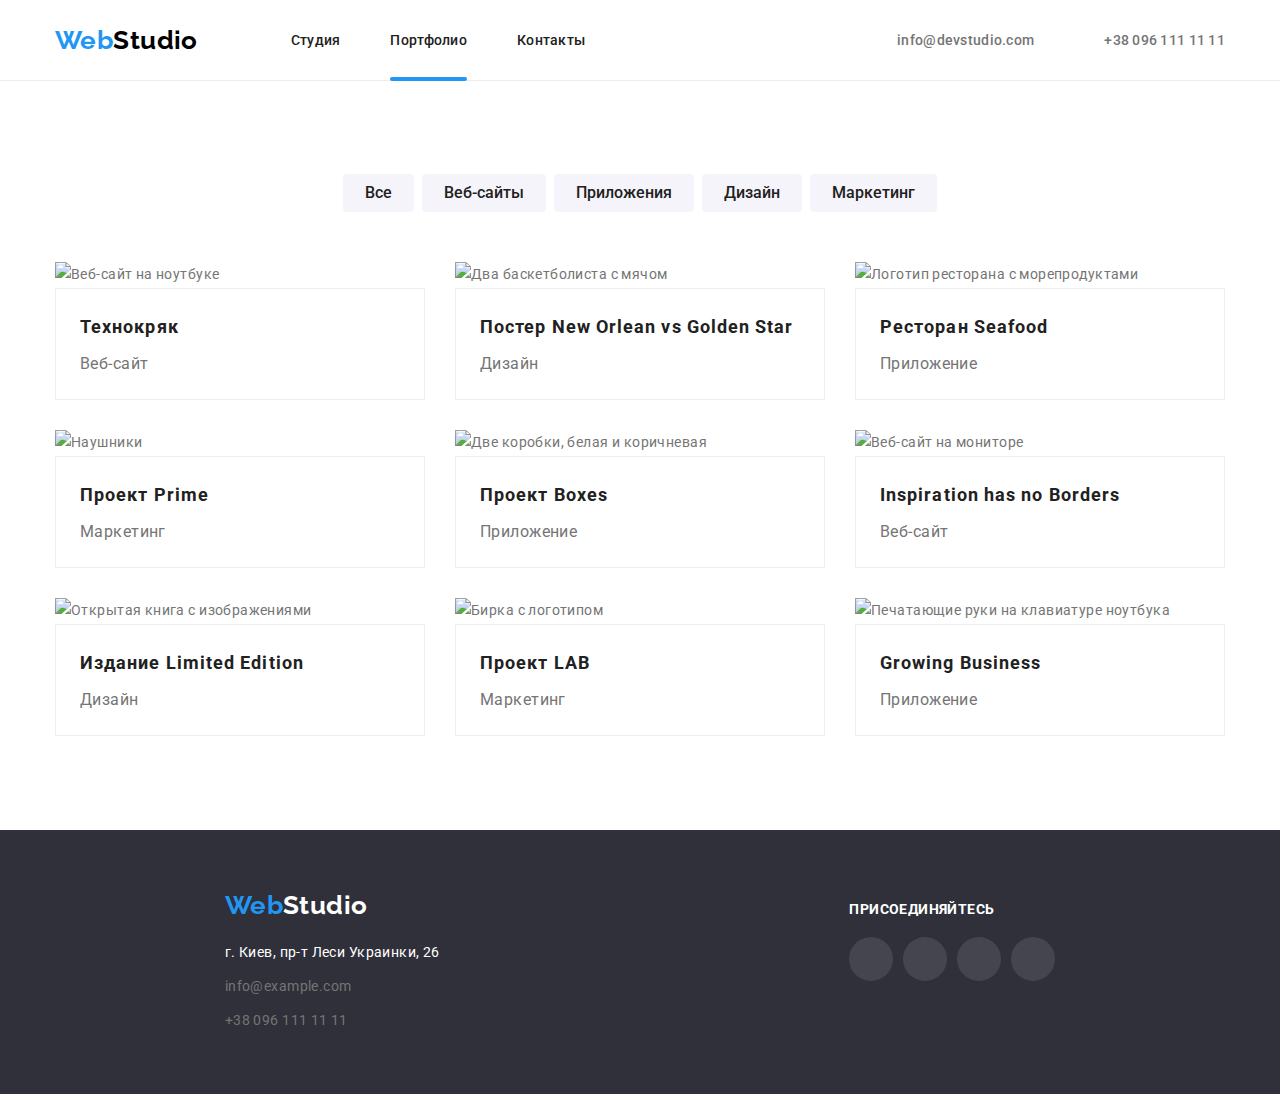
==== portfolio.html @ ec0b892d "checkbox" ====
<!DOCTYPE html>
<html lang="ru">

<head>
    <meta charset="UTF-8">
    <meta http-equiv="X-UA-Compatible" content="IE=edge">
    <meta name="viewport" content="width=device-width, initial-scale=1.0">
    <title>Портфолио</title>
    <link rel="preconnect" href="https://fonts.gstatic.com">
    <link href="https://fonts.googleapis.com/css2?family=Raleway:wght@700&family=Roboto:wght@400;500;700;900&display=swap" rel="stylesheet">
    <link rel="stylesheet" href="https://cdnjs.cloudflare.com/ajax/libs/modern-normalize/1.0.0/modern-normalize.min.css">
    <link rel="stylesheet" href="./css/styles.css">
</head>

<body>
    <!-- Шапка -->
    <header class="page-header">
        <div class="container site-navigation">
            <!-- Навигация -->
            <nav class="navigation">
                <!-- Логотип -->
                <a href="./index.html" class="logo link" lang="en">Web<span class="logo-part-dark">Studio</span></a>

                <ul class="list nav-list">
                    <li class="nav-item"><a href="./index.html" class="link nav-paragraph">Студия</a></li>
                    <li class="nav-item portfolio"><a href="./portfolio.html" class="link nav-paragraph portfolio-link">Портфолио</a></li>
                    <li class="nav-item"><a href="#adress" class="link nav-paragraph">Контакты</a></li>
                </ul>
            </nav>

            <ul class="list contacts-list">
                <li class="contacts-item">
                    <a href="mailto:info@devstudio.com" class="link contacts">
                        <svg class="contact-icons" width="16" height="12">
                            <use href="./images/icons.svg#icon-envelope"></use>
                        </svg>
                        info@devstudio.com
                    </a>
                </li>
                <li class="contacts-item">
                    <a href="tel:+380961111111" class="link contacts">
                        <svg class="contact-icons" width="10" height="16">
                            <use href="./images/icons.svg#icon-smartphone"></use>
                        </svg>
                        +38 096 111 11 11
                    </a>
                </li>
            </ul>
        </div>
    </header>


    <main>
        <!-- Секция проектов -->
        <Section class="section">
            <div class="container">
                <h1 class="hide-title">Наши проекты</h1>
                <ul class="list filter-list">
                    <li class="filter-item"><button type="button" class="filter">Все</button></li>
                    <li class="filter-item"><button type="button" class="filter">Веб-сайты</button></li>
                    <li class="filter-item"><button type="button" class="filter">Приложения</button></li>
                    <li class="filter-item"><button type="button" class="filter">Дизайн</button></li>
                    <li class="filter-item"><button type="button" class="filter">Маркетинг</button></li>
                </ul>

                <ul class="list card-list">
                    <li class="card-item">
                        <a href="#" class="link card-link">
                            <div class="card-container">
                                <div class="card-description">
                                    <img class="foto" src="./images/portfolio/technokryak.jpg" alt="Веб-сайт на ноутбуке" width="370" />
                                    <div class="description">
                                        <p class="text-description">
                                            Технокряк это современная площадка распространения коронавируса. Компании используют эту
                                            платформу для цифрового шпионажа и атак на защищённые сервера конкурентов.
                                        </p>
                                    </div>
                                </div>
                                <div class="card-text">
                                    <h2 class="project-name">Технокряк</h2>
                                    <p class="project-option">Веб-сайт</p>
                                </div>
                            </div>
                        </a>
                    </li>
                    <li class="card-item">
                        <a href="#" class="link card-link">
                            <div class="card-container">
                                <div class="card-description">
                                    <img class="foto" src="./images/portfolio/poster.jpg" alt="Два баскетболиста с мячом" width="370" />
                                    <div class="description">
                                        <p class="text-description">
                                            Задизайнили баскетбольный матч. Ну, и их сайт тоже.
                                        </p>
                                    </div>
                                </div>
                                <div class="card-text">
                                    <h2 class="project-name">Постер New Orlean vs Golden Star</h2>
                                    <p class="project-option">Дизайн</p>
                                </div>
                            </div>
                        </a>
                    </li>
                    <li class="card-item">
                        <a href="#" class="link card-link">
                            <div class="card-container">
                                <div class="card-description">
                                    <img class="foto" src="./images/portfolio/restaurant-seafood.jpg" alt="Логотип ресторана с морепродуктами" width="370" />
                                    <div class="description">
                                        <p class="text-description">
                                            Суши. Любите суши? Нет? Мы тоже нет. Но приложение скачайте. Мы старались.
                                        </p>
                                    </div>
                                </div>
                                <div class="card-text">
                                    <h2 class="project-name">Ресторан Seafood</h2>
                                    <p class="project-option">Приложение</p>
                                </div>
                            </div>
                        </a>
                    </li>
                    <li class="card-item">
                        <a href="#" class="link card-link">
                            <div class="card-container">
                                <div class="card-description">
                                    <img class="foto" src="./images/portfolio/project-prime.jpg" alt="Наушники" width="370" />
                                    <div class="description">
                                        <p class="text-description">
                                            Продаем наушники, музыку, звук, уши. Купите что-нибудь, пожалуйста!
                                        </p>
                                    </div>
                                </div>
                                <div class="card-text">
                                    <h2 class="project-name">Проект Prime</h2>
                                    <p class="project-option">Маркетинг</p>
                                </div>
                            </div>
                        </a>
                    </li>
                    <li class="card-item">
                        <a href="#" class="link card-link">
                            <div class="card-container">
                                <div class="card-description">
                                    <img class="foto" src="./images/portfolio/project-boxes.jpg" alt="Две коробки, белая и коричневая" width="370" />
                                    <div class="description">
                                        <p class="text-description">
                                            Сортируем информацию по коробкам. Помогает при переезде. Также предлагаем услуги виртуальных грузчиков. Качайте наше приложение!
                                        </p>
                                    </div>
                                </div>
                                <div class="card-text">
                                    <h2 class="project-name">Проект Boxes</h2>
                                    <p class="project-option">Приложение</p>
                                </div>
                            </div>
                        </a>
                    </li>
                    <li class="card-item">
                        <a href="#" class="link card-link">
                            <div class="card-container">
                                <div class="card-description">
                                    <img class="foto" src="./images/portfolio/inspiration-has-no-borders.jpg" alt="Веб-сайт на мониторе" width="370" />
                                    <div class="description">
                                        <p class="text-description">
                                            Тиндер для художников.
                                        </p>
                                    </div>
                                </div>
                                <div class="card-text">
                                    <h2 class="project-name">Inspiration has no Borders</h2>
                                    <p class="project-option">Веб-сайт</p>
                                </div>
                            </div>
                        </a>
                    </li>
                    <li class="card-item">
                        <a href="#" class="link card-link">
                            <div class="card-container">
                                <div class="card-description">
                                    <img class="foto" src="./images/portfolio/limited-edition.jpg" alt="Открытая книга с изображениями" width="370" />
                                    <div class="description">
                                        <p class="text-description">
                                            Мы еще и печатаем. И печатаемся. Мы - лучшие, обращайтесь.
                                        </p>
                                    </div>
                                </div>
                                <div class="card-text">
                                    <h2 class="project-name">Издание Limited Edition</h2>
                                    <p class="project-option">Дизайн</p>
                                </div>
                            </div>
                        </a>
                    </li>
                    <li class="card-item">
                        <a href="#" class="link card-link">
                            <div class="card-container">
                                <div class="card-description">
                                    <img class="foto" src="./images/portfolio/project-lab.jpg" alt="Бирка с логотипом" width="370" />
                                    <div class="description">
                                        <p class="text-description">
                                            Ребрендинг корпорации Амбрелла. Создаем вирусы с 1968 года. Культивируем зомби с новыми силами.
                                        </p>
                                    </div>
                                </div>
                                <div class="card-text">
                                    <h2 class="project-name">Проект LAB</h2>
                                    <p class="project-option">Маркетинг</p>
                                </div>
                            </div>
                        </a>
                    </li>
                    <li class="card-item">
                        <a href="#" class="link card-link">
                            <div class="card-container">
                                <div class="card-description">
                                    <img class="foto" src="./images/portfolio/growing-business.jpg" alt="Печатающие руки на клавиатуре ноутбука" width="370" />
                                    <div class="description">
                                        <p class="text-description">
                                            Взращиваем бизнес. Поливаем, удобряем, пропалываем. Предлагаем весь пакет услуг по выращиванию бизнесов разных уровней сложности.
                                        </p>
                                    </div>
                                </div>
                                <div class="card-text">
                                    <h2 class="project-name">Growing Business</h2>
                                    <p class="project-option">Приложение</p>
                                </div>
                            </div>
                        </a>
                    </li>
                </ul>
            </div>
        </Section>
    </main>

    <!-- Подвал -->
    <footer class="adress-form">
        <div class="container adress-container">
            <div>
                <!-- Логотип -->
                <a href="./index.html" class="logo link" lang="en">Web<span class="logo-part-light">Studio</span></a>
                <!-- Контактная информация -->
                <ul class="list footer-list">
                    <li class="item-footer">
                        <address id="adress" class="location">г. Киев, пр-т Леси Украинки, 26</address>
                    </li>
                    <li class="item-footer"><a href="mailto:info@example.com" class="link mail-phone">info@example.com</a>
                    </li>
                    <li class="item-footer"><a href="tel:+380961111111" class="link mail-phone">+38 096 111 11 11</a></li>
                </ul>
            </div>
            <!-- ссылки на соц-сети -->
            <div class="our-social-media">
                <h2 class="social-web-title">Присоединяйтесь</h2>
                <ul class="list social-web">
                    <li>
                        <a href="#" class="link social-account our-media">
                            <svg class="social-logo">
                                <use href="./images/icons.svg#icon-instagram"></use>
                            </svg>
                        </a>
                    </li>
                    <li>
                        <a href="#" class="link social-account our-media">
                            <svg class="social-logo">
                                <use href="./images/icons.svg#icon-twitter"></use>
                            </svg>
                        </a>
                    </li>
                    <li>
                        <a href="#" class="link social-account our-media">
                            <svg class="social-logo">
                                <use href="./images/icons.svg#icon-facebook"></use>
                            </svg>
                        </a>
                    </li>
                    <li>
                        <a href="#" class="link social-account our-media">
                            <svg class="social-logo">
                                <use href="./images/icons.svg#icon-linkedin"></use>
                            </svg>
                        </a>
                    </li>
                </ul>
            </div>
        </div>
    </footer>
</body>
</html>
---- css/styles.css ----
:root {
  --primary-text-color: #757575;
  --title-text-color: #212121;
  --accent-text-color: #2196f3;
  --accent-page-color: #2f303a;
  --background-hero: #c4c4c4;
  --icons-color: #afb1b8;
  --white: rgba(255, 255, 255);
  --black: #000000;
  --button-color: #f5f4fa;
  --alpha-text: rgba(255, 255, 255, 0.6);
  --alpha-border: rgba(255, 255, 255, 0.3);
  --social-link-bg: rgba(255, 255, 255, 0.1);
  --border-color: #ececec;
  --button-hover-color: #188ce8;
  --border-card: #eeeeee;
  --color-overlay: rgba(47, 48, 58, 0.8);
  --background: rgba(0, 0, 0, 0.2);
  --close-border: rgba(0, 0, 0, 0.1);
  --input-border: rgba(33, 33, 33, 0.2);
  --color-card-overlay: rgba(33, 150, 243, 0.9);
  --shadow-team-card: 0px 1px 3px rgba(0, 0, 0, 0.12), 0px 1px 1px rgba(0, 0, 0, 0.14),
    0px 2px 1px rgba(0, 0, 0, 0.2);
  --shadow-button: 0px 4px 4px rgba(0, 0, 0, 0.15);
  --shadow-project: 0px 1px 1px rgba(0, 0, 0, 0.12), 0px 4px 4px rgba(0, 0, 0, 0.06),
    1px 4px 6px rgba(0, 0, 0, 0.16);
  --shadow-filter: 0px 3px 1px rgba(0, 0, 0, 0.1), 0px 1px 2px rgba(0, 0, 0, 0.08),
    0px 2px 2px rgba(0, 0, 0, 0.12);
  --modal-shadow: 0px 1px 3px rgba(0, 0, 0, 0.12), 0px 1px 1px rgba(0, 0, 0, 0.14),
    0px 2px 1px rgba(0, 0, 0, 0.2);
  --color-placeholder: rgba(117, 117, 117, 0.5);
}
/* СТИЛИ ДЛЯ ВСЕГО САЙТА */
body {
  color: var(--primary-text-color);
  font-family: Roboto, sans-serif;
  font-style: normal;
  font-weight: 400;
  font-size: 14px;
  line-height: 1.846;
  letter-spacing: 0.03em;
}

.container {
  width: 1200px;
  padding-left: 15px;
  padding-right: 15px;
  margin: 0 auto;
}

.section {
  padding-top: 94px;
  padding-bottom: 94px;
}
/* стили для ссылок */
.link {
  color: inherit;
  text-decoration: none;

  transition: color 250ms cubic-bezier(0.4, 0, 0.2, 1);
}

.link:hover,
.link:focus,
.link:active {
  color: var(--accent-text-color);
}
/* убираем маркировку списков */
.list {
  list-style: none;
  padding: 0;
  margin: 0;
}
/* задаем картинкам свойство блочных элементов */
.foto {
  display: block;
  max-width: 100%;
  height: auto;
}
/* страница студии */
/* шапка */
.page-header {
  background-color: var(--white);
  border-bottom: 1px solid var(--border-color);
}
.site-navigation,
.navigation {
  display: flex;
  align-items: center;
}
/* логотип */
.logo {
  color: var(--accent-text-color);
  font-family: Raleway, sans-serif;
  font-size: 26px;
  font-weight: 700;
  line-height: 1.192;
}

.logo-part-dark {
  color: var(--black);
}

.logo-part-light {
  color: var(--white);
}

/* навигация и контакты */
.nav-list {
  display: flex;
  margin-left: 93px;
}

.nav-list .nav-item + .nav-item {
  margin-left: 50px;
}

.contacts-list {
  display: flex;
  margin-left: auto;
}

.contacts-list .contacts-item + .contacts-item {
  margin-left: 50px;
}

.nav-paragraph,
.contacts {
  font-weight: 500;
  font-size: 14px;
  line-height: 1.142;
  letter-spacing: 0.02em;
}

.nav-paragraph {
  display: block;
  padding-top: 32px;
  padding-bottom: 32px;

  color: var(--title-text-color);
}

.contacts {
  display: flex;
  align-items: center;
  padding-top: 32px;
  padding-bottom: 32px;

  color: var(--primary-text-color);
}

.contact-icons {
  display: flex;
  margin-right: 10px;
  fill: currentColor;
}

/* подчеркиваниеи выделение страницы, на которой находится пользователь */

.studio-link:visited,
.portfolio-link:visited {
  color: var(--accent-text-color);
}

.nav-item {
  position: relative;
}

.studio::after,
.portfolio::after {
  position: absolute;
  bottom: 0;
  margin-bottom: -1px;

  content: '';
  background-color: var(--accent-text-color);
  height: 4px;
  width: 100%;
  border-radius: 2px;
}

/* секция hero */
.hero {
  padding-top: 200px;
  padding-bottom: 200px;

  background-color: var(--background-hero);
  background-image: linear-gradient(to right, rgba(47, 48, 58, 0.4), rgba(47, 48, 58, 0.4)),
    url(../images/background.jpg);
  margin-left: auto;
  margin-right: auto;
  min-height: 600px;
  max-width: 1600px;
  background-repeat: no-repeat;
  background-position: center;
  background-size: cover;
}

.hero-position {
  display: flex;
  flex-direction: column;
  align-items: center;
}

/* заголовок */
.head-title {
  color: var(--white);
  font-weight: 900;
  font-size: 44px;
  line-height: 1.364;
  text-align: center;
  letter-spacing: 0.06em;
  text-transform: uppercase;
  margin-top: 0;
  margin-bottom: 30px;
}

/* центрируем текст */
.section-title {
  text-align: center;
}

/* кнопка "заказать услугу */
.service,
.form-button {
  background-color: var(--accent-text-color);
  color: var(--white);
  font-family: inherit;
  font-weight: 700;
  font-size: 16px;
  line-height: 1.875;
  letter-spacing: 0.06em;
  border: 0;
  border-radius: 4px;
  padding: 10px 32px;
  cursor: pointer;
  box-shadow: none;

  transition: background-color 250ms cubic-bezier(0.4, 0, 0.2, 1),
    box-shadow 250ms cubic-bezier(0.4, 0, 0.2, 1);
}

.service:hover,
.service:focus,
.form-button:hover,
.form-button:focus {
  background-color: var(--button-hover-color);
  box-shadow: var(--shadow-button);
}

/* секция особенности */

/* скрытый заголовок */
.hide-title:not(:focus):not(:active) {
  width: 1px;
  height: 1px;
  margin: -1px;
  border: 0;
  padding: 0;
  white-space: nowrap;
  clip-path: inset(100%);
  clip: rect(0 0 0 0);
  overflow: hidden;
}

.feature-list {
  display: flex;
}

.feature-list .feature-item + .feature-item {
  margin-left: 30px;
}

.feature-bg {
  height: 120px;
  background-color: var(--button-color);
  display: flex;
  align-items: center;
  justify-content: center;
  margin-bottom: 30px;
}

.feature-icon {
  width: 70px;
}

/* цвет выделенного текста*/
.feature-name,
.section-title,
.team-member,
.project-name {
  color: var(--title-text-color);
}

/* заголовки особенностей*/
.feature-name {
  font-weight: 700;
  font-size: 14px;
  line-height: 1.142;
  text-transform: uppercase;
  margin-top: 0;
  margin-bottom: 10px;
}

/* текст особенностей */
.text {
  font-size: 14px;
  line-height: 1.714;
  margin: 0;
}

/* секция скиллов */
.skills-section {
  padding-top: 0;
}

.section-title {
  font-weight: 700;
  font-size: 36px;
  line-height: 1.167;
  margin-top: 0;
  margin-bottom: 50px;
  padding-top: 0;
}

.skills-list {
  display: flex;
  justify-content: space-between;
}

.skill-item {
  position: relative;
}

.our-app {
  position: absolute;
  bottom: 0;
  display: flex;
  justify-content: center;
  align-items: center;
  width: 100%;
  height: 70px;
  background-color: var(--color-overlay);
}

.text-app {
  color: var(--white);
  font-weight: 700;
  font-size: 14px;
  line-height: 1.142;
  letter-spacing: 0.03em;
  text-transform: uppercase;
}

/* секция наша команда*/
.team {
  background-color: var(--button-color);
}

.team-title {
  margin-bottom: 50px;
}

.team-cards {
  display: flex;
  flex-direction: column;
}

.team-list,
.social-web,
.our-clients {
  display: flex;
  justify-content: space-between;
}

.team-card {
  background-color: var(--white);
  box-shadow: var(--shadow-team-card);
  border-radius: 0px 0px 4px 4px;
}

.team-member-card {
  padding: 30px;
}

.profession,
.team-member {
  font-size: 16px;
  line-height: 1.187;
  text-align: center;
}

.team-member {
  font-weight: 500;
  margin-top: 0;
  margin-bottom: 10px;
}

.profession {
  margin-top: 0;
  margin-bottom: 16px;
}

.social-account {
  display: flex;
  justify-content: center;
  height: 44px;
  width: 44px;
  border-radius: 50%;
  color: var(--icons-color);

  transition: background-color 250ms cubic-bezier(0.4, 0, 0.2, 1),
    color 250ms cubic-bezier(0.4, 0, 0.2, 1);
}

.social-logo {
  width: 20px;
  fill: currentColor;
}

.social-account:hover,
.social-account:focus {
  background-color: var(--accent-text-color);
  color: var(--white);
}

/* наши клиенты */

.client {
  display: flex;
  align-items: center;
  justify-content: center;
  border: 1px solid var(--icons-color);
  width: 170px;
  height: 92px;
  color: var(--icons-color);

  transition: border 250ms cubic-bezier(0.4, 0, 0.2, 1), color 250ms cubic-bezier(0.4, 0, 0.2, 1);
}

.client-icon {
  fill: currentColor;
}

.client:hover,
.client:focus {
  border: 1px solid var(--accent-text-color);
  color: var(--accent-text-color);
}

/* подвал */
.adress-form {
  background-color: var(--accent-page-color);
  padding-top: 60px;
  padding-bottom: 60px;
}

.adress-form .logo {
  display: block;
  margin-bottom: 20px;
}

.adress-container {
  display: flex;
  align-items: baseline;
  justify-content: space-around;
}

.item-footer:not(:last-child) {
  margin-bottom: 9px;
}

.location,
.mail-phone {
  font-style: normal;
  font-size: 14px;
  line-height: 1.714;
}

.location {
  color: var(--white);
}

.mail-phone {
  color: var(--alpha);
}

.our-social-media {
  width: 206px;
  margin-left: 70px;
}

.social-web-title,
.mail-title {
  color: var(--white);
  margin-top: 0;
  margin-bottom: 20px;
  font-weight: 700;
  font-size: 14px;
  line-height: 1.142;
  text-transform: uppercase;
}

.our-media {
  background-color: var(--social-link-bg);
  color: var(--white);
}

.our-mail {
  width: 570px;
  margin-left: 93px;
}

.mail-input {
  display: flex;
}

.email-input {
  width: 358px;
  margin-right: 12px;
  border-radius: 4px;
  padding: 15px;

  font-size: 16px;
  line-height: 1.25;

  color: var(--alpha);
  border-color: var(--alpha-border);
  background-color: var(--accent-page-color);
  box-shadow: drop-shadow(0px 4px 4px rgba(0, 0, 0, 0.15));
}

.email-button {
  display: flex;
  justify-content: space-between;
  align-items: center;
  padding: 10px 28px;
  width: 200px;

  font-family: inherit;
  font-weight: 700;
  font-size: 16px;
  line-height: 1.875;
  letter-spacing: 0.06em;

  border-radius: 4px;
  color: var(--white);
  background-color: var(--accent-text-color);
  border: 0;
  box-shadow: none;

  transition: box-shadow 250ms cubic-bezier(0.4, 0, 0.2, 1);
}

.email-button:hover,
.email-button:focus {
  box-shadow: var(--shadow-button);
  cursor: pointer;
}

/* страница портфолио */

/* кнопки */
.filter-list {
  display: flex;
  justify-content: center;
  margin-bottom: 50px;
}

.filter-list .filter-item + .filter-item {
  margin-left: 8px;
}

.filter {
  color: var(--title-text-color);
  background-color: var(--button-color);
  font-family: inherit;
  font-weight: 500;
  font-size: 16px;
  line-height: 1.625;
  text-align: center;
  border: 0;
  border-radius: 4px;
  padding: 6px 22px;
  cursor: pointer;

  transition: background-color 250ms cubic-bezier(0.4, 0, 0.2, 1),
    color 250ms cubic-bezier(0.4, 0, 0.2, 1), box-shadow 250ms cubic-bezier(0.4, 0, 0.2, 1);
}

.filter:hover,
.filter:focus {
  background-color: var(--accent-text-color);
  color: var(--white);
  box-shadow: var(--shadow-filter);
}

.card-list {
  display: flex;
  flex-wrap: wrap;
  margin-left: -30px;
  margin-top: -30px;
}

.card-item {
  flex-basis: calc(100% / 3 - 30px);

  margin-left: 30px;
  margin-top: 30px;
}

.card-container {
  transition: box-shadow 250ms cubic-bezier(0.4, 0, 0.2, 1),
    cursor 250ms cubic-bezier(0.4, 0, 0.2, 1);
}

.card-link:hover .card-container,
.card-link:focus .card-container {
  box-shadow: var(--shadow-project);
  cursor: pointer;
}

.card-text {
  border: 1px solid var(--border-card);
  background-color: var(--white);
  padding: 20px 24px;
}

.project-name {
  font-weight: 700;
  font-size: 18px;
  line-height: 2;
  letter-spacing: 0.06em;
  margin-top: 0;
  margin-bottom: 4px;
}

.project-option {
  font-size: 16px;
  line-height: 1.875;
  margin-top: 0;
  margin-bottom: 0;
  color: var(--primary-text-color);
}

.card-description {
  position: relative;
  overflow: hidden;
}

.description {
  position: absolute;
  top: 0;
  left: 0;
  width: 100%;
  height: 100%;
  padding: 63px 24px;
  background-color: var(--color-card-overlay);

  opacity: 0;
  transform: translateY(100%);

  transition: transform 250ms cubic-bezier(0.4, 0, 0.2, 1),
    opacity 250ms cubic-bezier(0.4, 0, 0.2, 1);
}

.card-link:hover .description,
.card-link:focus .description {
  overflow: auto;
  opacity: 1;
  transform: translateY(0);
}

.text-description {
  font-size: 18px;
  line-height: 1.556;
  color: var(--white);
}

.backdrop {
  position: fixed;
  top: 0;
  left: 0;
  width: 100%;
  height: 100%;
  background-color: var(--background);
  opacity: 1;

  transition: opacity 250ms cubic-bezier(0.4, 0, 0.2, 1);
}

.backdrop.is-hidden {
  opacity: 0;
  pointer-events: none;
}

.backdrop.is-hidden .modal {
  transform: translate(-50%, -50%) scale(0.8);
}

.modal {
  position: absolute;
  top: 50%;
  left: 50%;
  transform: translate(-50%, -50%) scale(1);
  width: 528px;
  border-radius: 4px;
  padding: 40px;
  background-color: var(--white);
  box-shadow: var(--modal-shadow);

  transition: tranform 250ms cubic-bezier(0.4, 0, 0.2, 1);
}

.modal-button {
  position: absolute;
  top: 8px;
  right: 8px;
}

.close {
  display: flex;
  align-items: center;
  justify-content: center;
  width: 30px;
  height: 30px;
  border-radius: 50%;
  border: 1px solid var(--close-border);
  background-color: var(--white);

  transition: background-color 250ms cubic-bezier(0.4, 0, 0.2, 1),
    fill 250ms cubic-bezier(0.4, 0, 0.2, 1);
}

.close:hover,
.close:focus {
  cursor: pointer;
  fill: var(--accent-text-color);
}

.form {
  position: relative;
  display: flex;
  flex-direction: column;
}

.modal-item {
  position: relative;
  display: flex;
  flex-direction: column;
  font-size: 12px;
  line-height: 1.167;
  letter-spacing: 0.01em;
}

.modal-item:not(:last-child) {
  margin-bottom: 10px;
}

.modal-form:last-child {
  margin-bottom: 20px;
}

.user-text {
  height: 40px;
  padding: 12px 11px;
  padding-left: 42px;
  border: 1px solid var(--input-border);
  border-radius: 4px;
}

.icon-form {
  position: absolute;
  top: 50%;
  left: 12px;
  transform: translateY(-4px);
}

.comment {
  height: 120px;
  padding: 12px 16px;
  border: 1px solid var(--input-border);
  border-radius: 4px;
  resize: none;
}

.comment::placeholder {
  color: var(--color-placeholder);
  font-size: 14px;
  line-height: 1.142;
  letter-spacing: 0.01em;
}

.user-text:focus,
.user-text:hover,
.comment:focus,
.comment:hover {
  cursor: pointer;
  border-color: var(--accent-text-color);
  outline: none;
}

.user-text:focus + .icon-form,
.user-text:hover + .icon-form {
  fill: var(--accent-text-color);
}

.form-title {
  margin-top: 0;
  margin-bottom: 12px;
  font-weight: 700;
  font-size: 20px;
  line-height: 1.15;
  text-align: center;
  letter-spacing: 0.03em;
  color: var(--title-text-color);
}

.form-button {
  padding: 10px 55px;
  box-shadow: var(--shadow-button);
}

.legacy {
  display: flex;
  align-items: center;
  justify-content: center;
  margin-bottom: 30px;
  font-size: 14px;
  line-height: 1.714;
  letter-spacing: 0.03em;
  cursor: pointer;
}

.checkbox {
  position: absolute;
  width: 1px;
  height: 1px;
  margin: -1px;
  border: 0;
  padding: 0;
  clip: rect(0 0 0 0);
  overflow: hidden;
}

.icon-checkbox {
  display: inline-block;
  margin-right: 7px;

  border: 2px solid var(--title-text-color);
  border-radius: 2px;
  background-color: var(--white);
  background-origin: border-box;

  transition: background-color 250ms cubic-bezier(0.4, 0, 0.2, 1);
}

.checkbox:checked ~ .icon-checkbox {
  background-color: var(--accent-text-color);
  border-color: var(--accent-text-color);
}

.link-legacy {
  text-decoration-line: underline;
  color: var(--accent-text-color);
  font-size: 14px;
  line-height: 1.714;
  letter-spacing: 0.03em;
}

.enter-button {
  display: flex;
  align-content: center;
  justify-content: center;
}
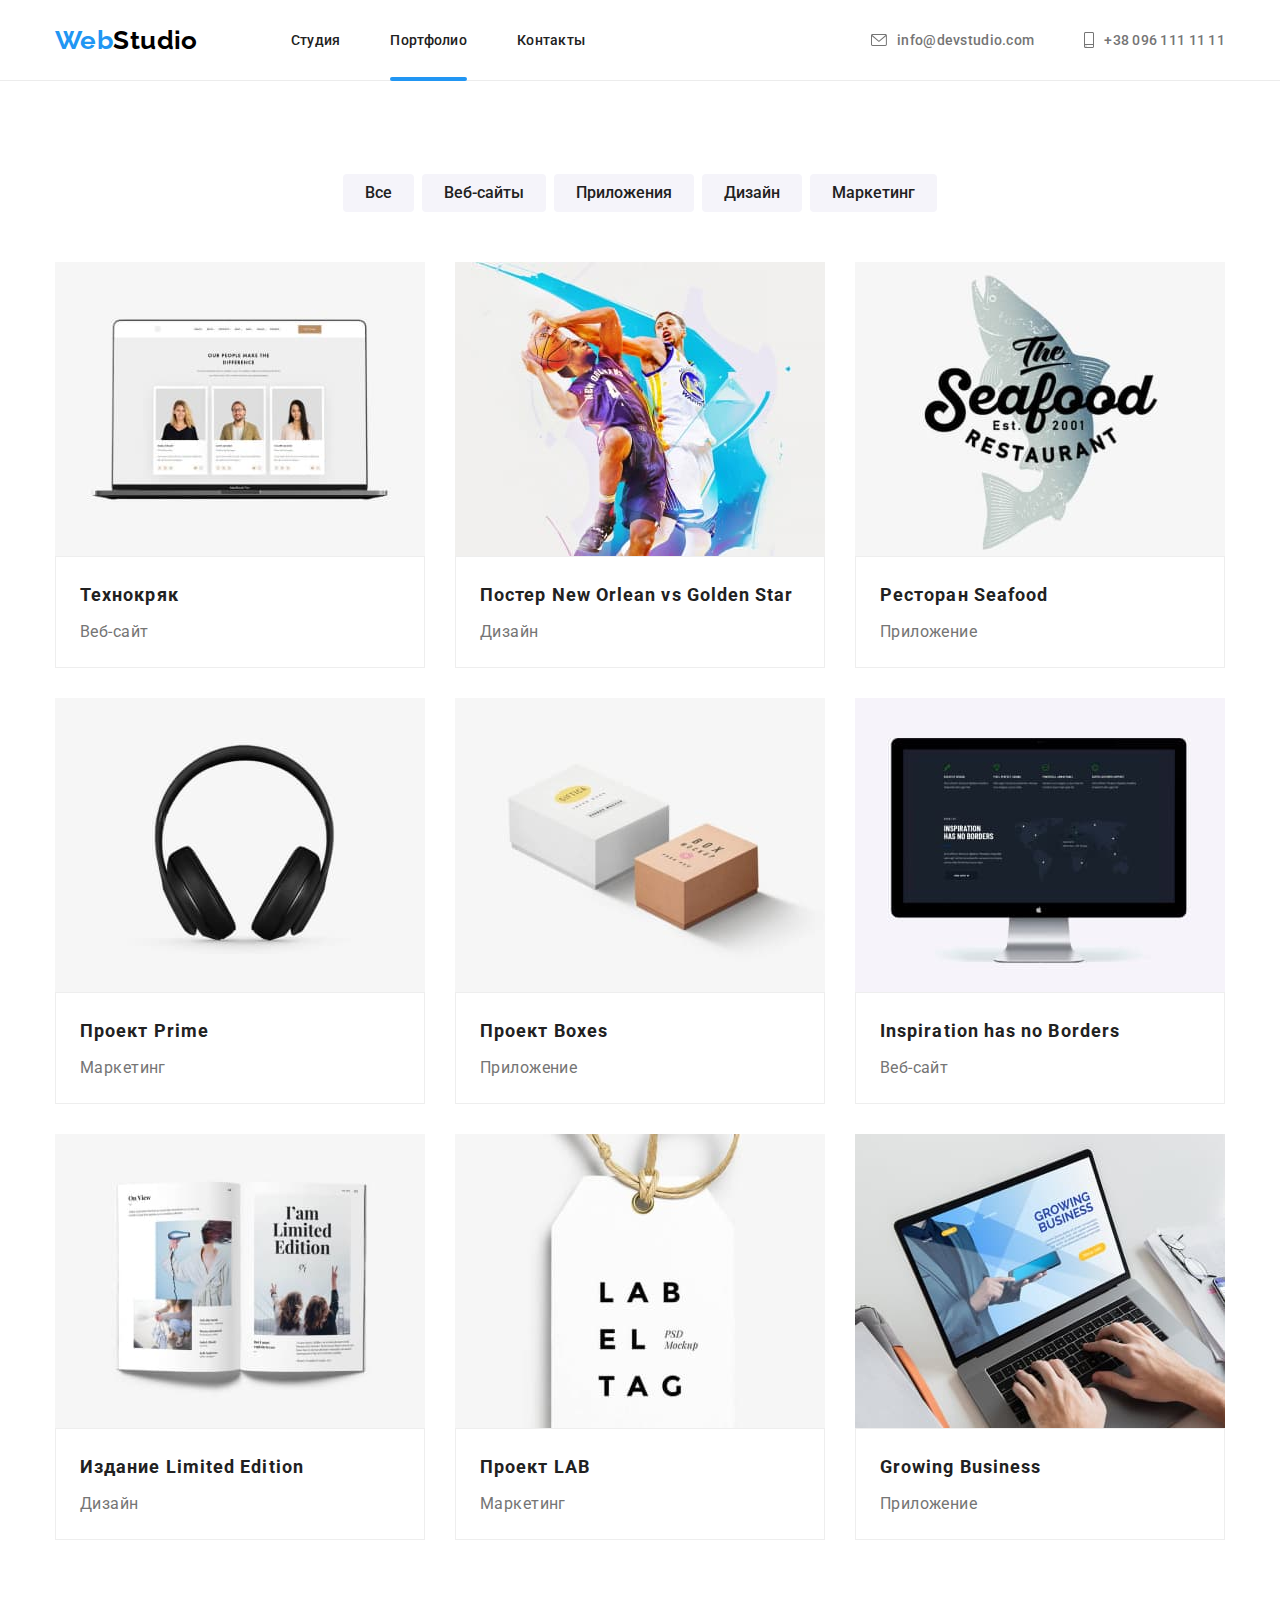
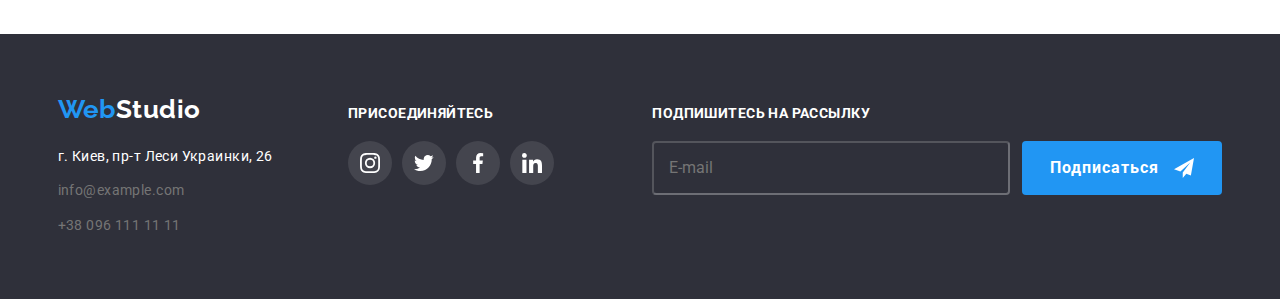
==== commit b22a1116: "fix-pictures" ====
--- a/portfolio.html
+++ b/portfolio.html
@@ -7,8 +7,11 @@
     <meta name="viewport" content="width=device-width, initial-scale=1.0">
     <title>Портфолио</title>
     <link rel="preconnect" href="https://fonts.gstatic.com">
-    <link href="https://fonts.googleapis.com/css2?family=Raleway:wght@700&family=Roboto:wght@400;500;700;900&display=swap" rel="stylesheet">
-    <link rel="stylesheet" href="https://cdnjs.cloudflare.com/ajax/libs/modern-normalize/1.0.0/modern-normalize.min.css">
+    <link
+        href="https://fonts.googleapis.com/css2?family=Raleway:wght@700&family=Roboto:wght@400;500;700;900&display=swap"
+        rel="stylesheet">
+    <link rel="stylesheet"
+        href="https://cdnjs.cloudflare.com/ajax/libs/modern-normalize/1.0.0/modern-normalize.min.css">
     <link rel="stylesheet" href="./css/styles.css">
 </head>
 
@@ -23,7 +26,8 @@
 
                 <ul class="list nav-list">
                     <li class="nav-item"><a href="./index.html" class="link nav-paragraph">Студия</a></li>
-                    <li class="nav-item portfolio"><a href="./portfolio.html" class="link nav-paragraph portfolio-link">Портфолио</a></li>
+                    <li class="nav-item portfolio"><a href="./portfolio.html"
+                            class="link nav-paragraph portfolio-link">Портфолио</a></li>
                     <li class="nav-item"><a href="#adress" class="link nav-paragraph">Контакты</a></li>
                 </ul>
             </nav>
@@ -68,10 +72,12 @@
                         <a href="#" class="link card-link">
                             <div class="card-container">
                                 <div class="card-description">
-                                    <img class="foto" src="./images/portfolio/technokryak.jpg" alt="Веб-сайт на ноутбуке" width="370" />
-                                    <div class="description">
-                                        <p class="text-description">
-                                            Технокряк это современная площадка распространения коронавируса. Компании используют эту
+                                    <img class="foto" src="./images/portfolio/technokryak.jpg"
+                                        alt="Веб-сайт на ноутбуке" width="370" />
+                                    <div class="description">
+                                        <p class="text-description">
+                                            Технокряк это современная площадка распространения коронавируса. Компании
+                                            используют эту
                                             платформу для цифрового шпионажа и атак на защищённые сервера конкурентов.
                                         </p>
                                     </div>
@@ -87,7 +93,8 @@
                         <a href="#" class="link card-link">
                             <div class="card-container">
                                 <div class="card-description">
-                                    <img class="foto" src="./images/portfolio/poster.jpg" alt="Два баскетболиста с мячом" width="370" />
+                                    <img class="foto" src="./images/portfolio/poster.jpg"
+                                        alt="Два баскетболиста с мячом" width="370" />
                                     <div class="description">
                                         <p class="text-description">
                                             Задизайнили баскетбольный матч. Ну, и их сайт тоже.
@@ -105,7 +112,8 @@
                         <a href="#" class="link card-link">
                             <div class="card-container">
                                 <div class="card-description">
-                                    <img class="foto" src="./images/portfolio/restaurant-seafood.jpg" alt="Логотип ресторана с морепродуктами" width="370" />
+                                    <img class="foto" src="./images/portfolio/restaurant-seafood.jpg"
+                                        alt="Логотип ресторана с морепродуктами" width="370" />
                                     <div class="description">
                                         <p class="text-description">
                                             Суши. Любите суши? Нет? Мы тоже нет. Но приложение скачайте. Мы старались.
@@ -123,7 +131,8 @@
                         <a href="#" class="link card-link">
                             <div class="card-container">
                                 <div class="card-description">
-                                    <img class="foto" src="./images/portfolio/project-prime.jpg" alt="Наушники" width="370" />
+                                    <img class="foto" src="./images/portfolio/project-prime.jpg" alt="Наушники"
+                                        width="370" />
                                     <div class="description">
                                         <p class="text-description">
                                             Продаем наушники, музыку, звук, уши. Купите что-нибудь, пожалуйста!
@@ -141,10 +150,12 @@
                         <a href="#" class="link card-link">
                             <div class="card-container">
                                 <div class="card-description">
-                                    <img class="foto" src="./images/portfolio/project-boxes.jpg" alt="Две коробки, белая и коричневая" width="370" />
-                                    <div class="description">
-                                        <p class="text-description">
-                                            Сортируем информацию по коробкам. Помогает при переезде. Также предлагаем услуги виртуальных грузчиков. Качайте наше приложение!
+                                    <img class="foto" src="./images/portfolio/project-boxes.jpg"
+                                        alt="Две коробки, белая и коричневая" width="370" />
+                                    <div class="description">
+                                        <p class="text-description">
+                                            Сортируем информацию по коробкам. Помогает при переезде. Также предлагаем
+                                            услуги виртуальных грузчиков. Качайте наше приложение!
                                         </p>
                                     </div>
                                 </div>
@@ -159,7 +170,8 @@
                         <a href="#" class="link card-link">
                             <div class="card-container">
                                 <div class="card-description">
-                                    <img class="foto" src="./images/portfolio/inspiration-has-no-borders.jpg" alt="Веб-сайт на мониторе" width="370" />
+                                    <img class="foto" src="./images/portfolio/inspiration-has-no-borders.jpg"
+                                        alt="Веб-сайт на мониторе" width="370" />
                                     <div class="description">
                                         <p class="text-description">
                                             Тиндер для художников.
@@ -177,7 +189,8 @@
                         <a href="#" class="link card-link">
                             <div class="card-container">
                                 <div class="card-description">
-                                    <img class="foto" src="./images/portfolio/limited-edition.jpg" alt="Открытая книга с изображениями" width="370" />
+                                    <img class="foto" src="./images/portfolio/limited-edition.jpg"
+                                        alt="Открытая книга с изображениями" width="370" />
                                     <div class="description">
                                         <p class="text-description">
                                             Мы еще и печатаем. И печатаемся. Мы - лучшие, обращайтесь.
@@ -195,10 +208,12 @@
                         <a href="#" class="link card-link">
                             <div class="card-container">
                                 <div class="card-description">
-                                    <img class="foto" src="./images/portfolio/project-lab.jpg" alt="Бирка с логотипом" width="370" />
-                                    <div class="description">
-                                        <p class="text-description">
-                                            Ребрендинг корпорации Амбрелла. Создаем вирусы с 1968 года. Культивируем зомби с новыми силами.
+                                    <img class="foto" src="./images/portfolio/project-lab.jpg" alt="Бирка с логотипом"
+                                        width="370" />
+                                    <div class="description">
+                                        <p class="text-description">
+                                            Ребрендинг корпорации Амбрелла. Создаем вирусы с 1968 года. Культивируем
+                                            зомби с новыми силами.
                                         </p>
                                     </div>
                                 </div>
@@ -213,10 +228,12 @@
                         <a href="#" class="link card-link">
                             <div class="card-container">
                                 <div class="card-description">
-                                    <img class="foto" src="./images/portfolio/growing-business.jpg" alt="Печатающие руки на клавиатуре ноутбука" width="370" />
-                                    <div class="description">
-                                        <p class="text-description">
-                                            Взращиваем бизнес. Поливаем, удобряем, пропалываем. Предлагаем весь пакет услуг по выращиванию бизнесов разных уровней сложности.
+                                    <img class="foto" src="./images/portfolio/growing-business.jpg"
+                                        alt="Печатающие руки на клавиатуре ноутбука" width="370" />
+                                    <div class="description">
+                                        <p class="text-description">
+                                            Взращиваем бизнес. Поливаем, удобряем, пропалываем. Предлагаем весь пакет
+                                            услуг по выращиванию бизнесов разных уровней сложности.
                                         </p>
                                     </div>
                                 </div>
@@ -243,9 +260,11 @@
                     <li class="item-footer">
                         <address id="adress" class="location">г. Киев, пр-т Леси Украинки, 26</address>
                     </li>
-                    <li class="item-footer"><a href="mailto:info@example.com" class="link mail-phone">info@example.com</a>
-                    </li>
-                    <li class="item-footer"><a href="tel:+380961111111" class="link mail-phone">+38 096 111 11 11</a></li>
+                    <li class="item-footer"><a href="mailto:info@example.com"
+                            class="link mail-phone">info@example.com</a>
+                    </li>
+                    <li class="item-footer"><a href="tel:+380961111111" class="link mail-phone">+38 096 111 11 11</a>
+                    </li>
                 </ul>
             </div>
             <!-- ссылки на соц-сети -->
@@ -282,7 +301,19 @@
                     </li>
                 </ul>
             </div>
-        </div>
+            <!-- подписаться -->
+            <div class="our-mail">
+                <h2 class="mail-title">Подпишитесь на рассылку</h2>
+                <div class="mail-input">
+                    <input type="email" class="email-input" placeholder="E-mail">
+                    <button type="submit" class="email-button">Подписаться
+                        <svg class="social-logo" width="24" height="24">
+                            <use href="./images/icons.svg#icon-send"></use>
+                        </svg>
+                    </button>
+                </div>
+            </div>
     </footer>
 </body>
+
 </html>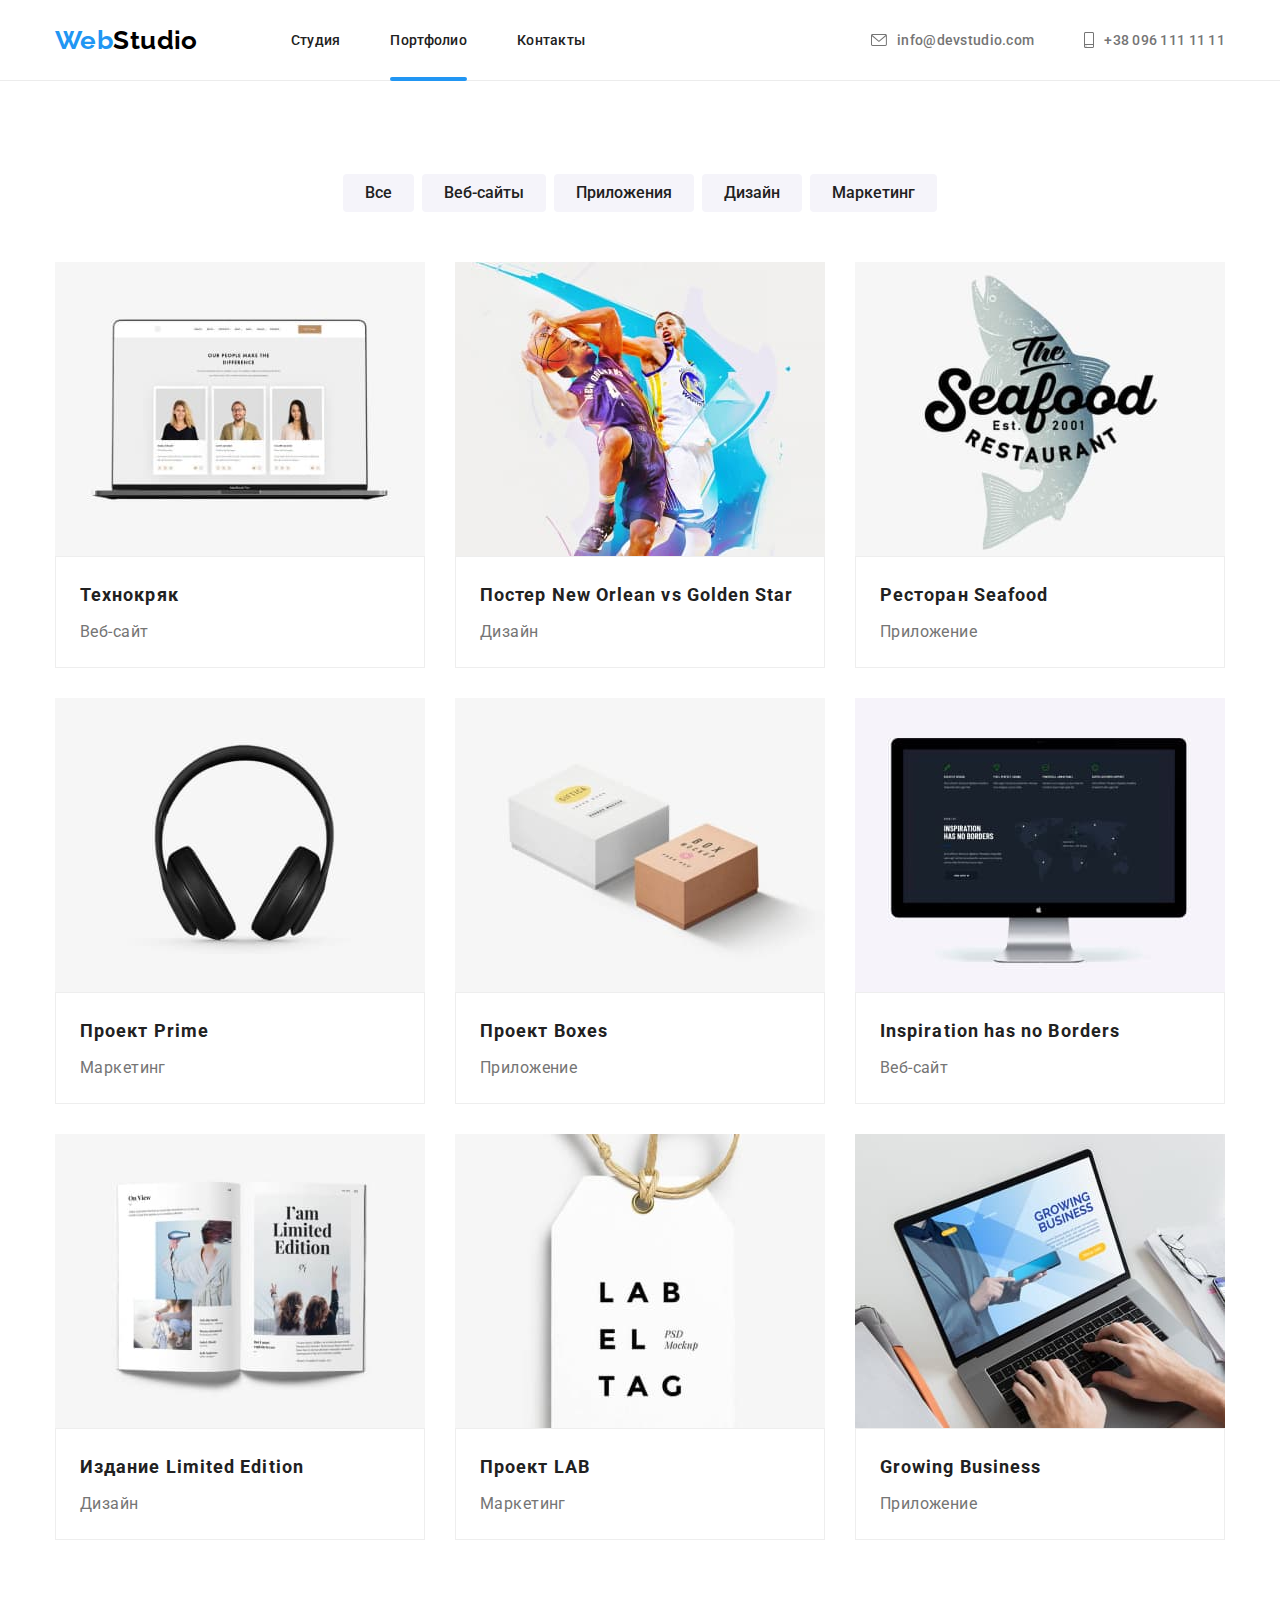
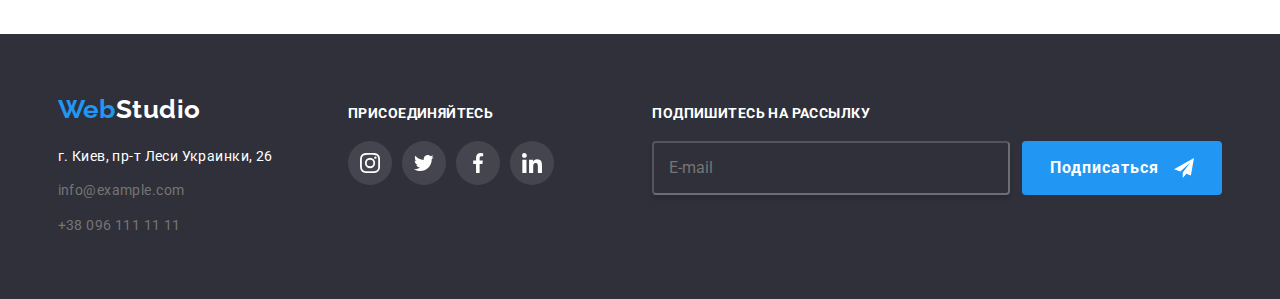
==== commit e9f94ac5: "fix-index" ====
--- a/portfolio.html
+++ b/portfolio.html
@@ -305,7 +305,7 @@
             <div class="our-mail">
                 <h2 class="mail-title">Подпишитесь на рассылку</h2>
                 <div class="mail-input">
-                    <input type="email" class="email-input" placeholder="E-mail">
+                    <input type="email"  name="email-input" class="email-input" placeholder="E-mail">
                     <button type="submit" class="email-button">Подписаться
                         <svg class="social-logo" width="24" height="24">
                             <use href="./images/icons.svg#icon-send"></use>
@@ -313,6 +313,7 @@
                     </button>
                 </div>
             </div>
+        </div>
     </footer>
 </body>
 
--- a/css/styles.css
+++ b/css/styles.css
@@ -404,6 +404,7 @@
 .social-account {
   display: flex;
   justify-content: center;
+  align-items: center;
   height: 44px;
   width: 44px;
   border-radius: 50%;
@@ -415,6 +416,7 @@
 
 .social-logo {
   width: 20px;
+  height: 20px;
   fill: currentColor;
 }
 
@@ -527,7 +529,7 @@
   color: var(--alpha);
   border-color: var(--alpha-border);
   background-color: var(--accent-page-color);
-  box-shadow: drop-shadow(0px 4px 4px rgba(0, 0, 0, 0.15));
+  box-shadow: 0px 4px 4px rgba(0, 0, 0, 0.15);
 }
 
 .email-button {
